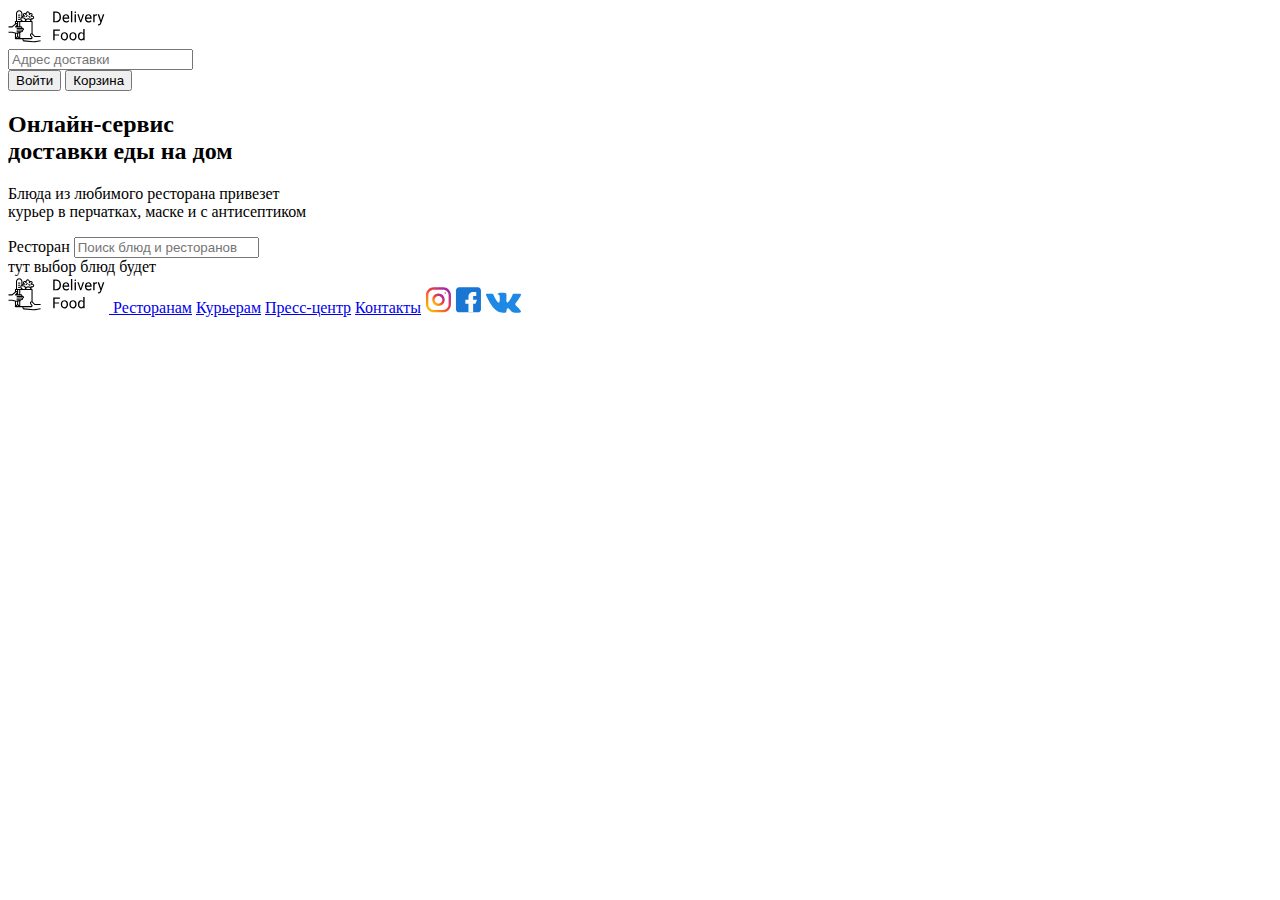
==== index.html @ ff571844 "Added promo" ====
<!DOCTYPE html>
<html lang="en">
<head>
    <link rel="stylesheet" href="styles1.css">
    <link href="https://fonts.googleapis.com/css2?family=Roboto:wght@400;500;700;900&display=swap" rel="stylesheet">
    <meta charset="UTF-8">
    <meta http-equiv="X-UA-Compatible" content="IE=edge">
    <meta name="viewport" content="width=device-width, initial-scale=1.0">
    <title>Document</title>
</head>
<body>
    <div class="wrapper">
        <header>
            <div id="header-logo">
                <a href="index.html">
                    <img src="img/logo.svg" alt="">
                </a>
            </div>
            <div id="header-search">
                <input type="text" placeholder="Адрес доставки" id="header-search__input">
            </div>
            <div id="header-buttons">
                <button id="button-to-come-in">Войти</button>
                <button id="button-with-shopping-cart">Корзина</button>
            </div>
        </header>
        <!-- тут самое главное -->
        <main>
            <div class="content">
                <!-- Баннер с пиццой, "Онлайн-сервис доставки еды на дом" -->
                <div class="banner-pizza">
                    <!-- <div class="banner-pizza__online-service">
                        <h3>Онлайн-сервис доставки еды на дом</h3>
                    </div> -->
                    <h2 class="banner-pizza__online-service">Онлайн-сервис <br> доставки еды на дом</h2>
                    <p class="banner-pizza__dishies-from-rest">Блюда из любимого ресторана привезет <br> курьер в перчатках, маске и с антисептиком</p>
                </div>
                <!-- Строка между баннером и выбором блюд -->
                <div class="search-of-restaurant">
                    <span>
                        Ресторан
                    </span>
                    <input type="text" placeholder="Поиск блюд и ресторанов">
                </div>
                <!-- Выбор блюд -->
                <div>
                    тут выбор блюд будет
                </div>
            </div>
        </main>
        <footer>
            <span>
                <a href="index.html">
                    <img src="img/logo.svg" alt="">
                </a>
            </span>
            <span id="footer-hrefs">
                <a href="#">Ресторанам</a>
                <a href="#">Курьерам</a>
                <a href="#">Пресс-центр</a>
                <a href="#">Контакты</a>
            </span>
            <span id="footer-social-media">
                <img src="img/insta.svg" alt="">
                <img src="img/fb.svg" alt="">
                <img src="img/vk.svg" alt="">
            </span>
        </footer>
    </div>
</body>
</html>
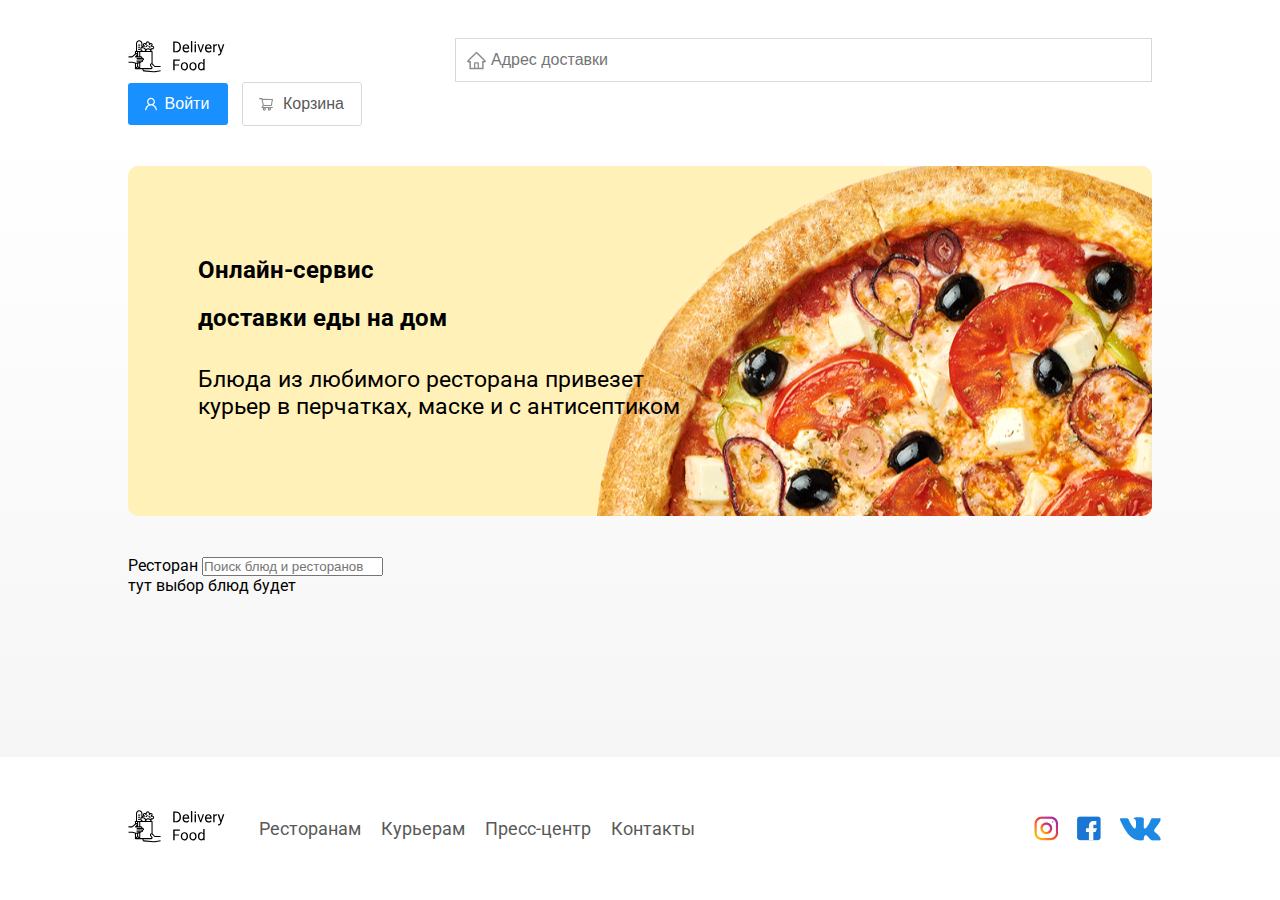
==== commit 5728910b: "ds" ====
--- a/index.html
+++ b/index.html
@@ -1,7 +1,7 @@
 <!DOCTYPE html>
 <html lang="en">
 <head>
-    <link rel="stylesheet" href="styles1.css">
+    <link rel="stylesheet" href="Styles1.css">
     <link href="https://fonts.googleapis.com/css2?family=Roboto:wght@400;500;700;900&display=swap" rel="stylesheet">
     <meta charset="UTF-8">
     <meta http-equiv="X-UA-Compatible" content="IE=edge">
--- a/Styles1.css
+++ b/Styles1.css
@@ -0,0 +1,161 @@
+* {
+    margin: 0;
+    padding: 0;
+}
+
+html,
+body {
+    height: 100%;
+    font-family: "Roboto", sans-serif;
+}
+
+a{
+    color: #595959;
+    text-decoration: none;
+}
+  
+header{
+    width: 80%;
+    margin-left: 10%;
+    margin-right: 10%;
+    margin-top: 3%;
+    /* float: left; */
+    display: flex;
+    justify-content: space-between;
+    flex-wrap: wrap;
+    /* background-color: orange; */
+}
+
+header #header-logo{
+    /* width: 15%; */
+    /* float: left; */
+    /* background-color: white; */
+}
+
+header #header-search{
+    /* width: 55%; */
+    /* float: left; */
+    text-align: left;
+    /* background-color: red; */
+}
+
+header #header-search__input{
+    padding: 12px 10px 12px 10px;
+    font-weight: 500;
+    font-size: medium;
+    width: 100%;
+    border: 0.5px solid #d9d9d9;
+    background: url(img/home.svg) no-repeat 10px 50%;
+    background-size: auto 50%;
+    padding-left: 35px;
+    width: 650px;
+}
+
+header #header-buttons{
+    /* width: 30%; */
+    /* float: left; */
+    text-align: right;
+    /* justify-content: space-around; */
+}
+
+header #header-buttons #button-to-come-in{
+    background: url(img/user.svg) no-repeat 15px 50%;
+    width: 100px;
+    background-color: #1890ff;
+    color: white;
+    padding: 12px 12px 12px 30px;
+    border: none;
+    border-radius: 3px;
+    font-weight: 500;
+    font-size: medium;
+    /* вот это для расстояния между конпками */
+    margin-right: 10px
+}
+
+header #header-buttons #button-with-shopping-cart{
+    background: url(img/shopping-cart.svg) no-repeat 15px 50%;
+    padding: 12px 17px 12px 40px;
+    border: 0.5px solid #d9d9d9;
+    font-weight: 500;
+    font-size: medium;
+    border-radius: 3px;
+    color: #595959;
+}
+
+.wrapper {
+    display: flex;
+    flex-direction: column;
+    height: 100%;
+    width: 100%;
+}
+
+main{
+    width: 100%;
+    background: linear-gradient(white, #f6f6f6);
+    flex: 1 0 auto;
+}
+
+.content{
+    margin: 0px auto;
+    width: 80%;
+}
+
+.banner-pizza{
+    margin: 40px 0;
+    background-color: #fff1b8;
+    height: 350px;
+    background-image: url(img/promo-img.jpeg);
+    background-repeat: no-repeat;
+    background-attachment: fixed;
+    background-position: 385px 150px;
+    border-radius: 10px;
+    /* background-position: 230px 0; */
+    /* background-image: url(img/card-image1.jpg); */
+}
+.banner-pizza__online-service{
+    position: absolute;
+    margin: 80px 70px;
+    width: 300px;
+    line-height: 2;
+}
+
+.banner-pizza__dishies-from-rest{
+    position: absolute;
+    width: 700px;
+    margin: 200px 70px;
+    font-weight: 400;
+    font-size: 23px;
+}
+
+footer{
+    border-top: 0px solid grey;
+    width: 80%;
+    margin-left: 10%;
+    margin-right: 10%;
+    padding-top: 4%;
+    padding-bottom: 4%;
+    /* height: 70px; */
+    display: flex;
+    /* justify-content: space-between; */
+    flex-wrap: wrap;
+    /* max-width: 80%; */
+}
+
+#footer-hrefs{
+    text-decoration: none;
+    transform: translate(0, 25%);
+    margin: 0 30px;
+    display: flex;
+    gap: 20px;
+    font-size: large;
+    /* justify-content: space-between; */
+    /* padding: 0 20px; */
+}
+
+#footer-social-media{
+   display: flex;
+   gap: 30px;
+   transform: scale(0.6);
+   order: 999;
+   margin-left: auto;
+}
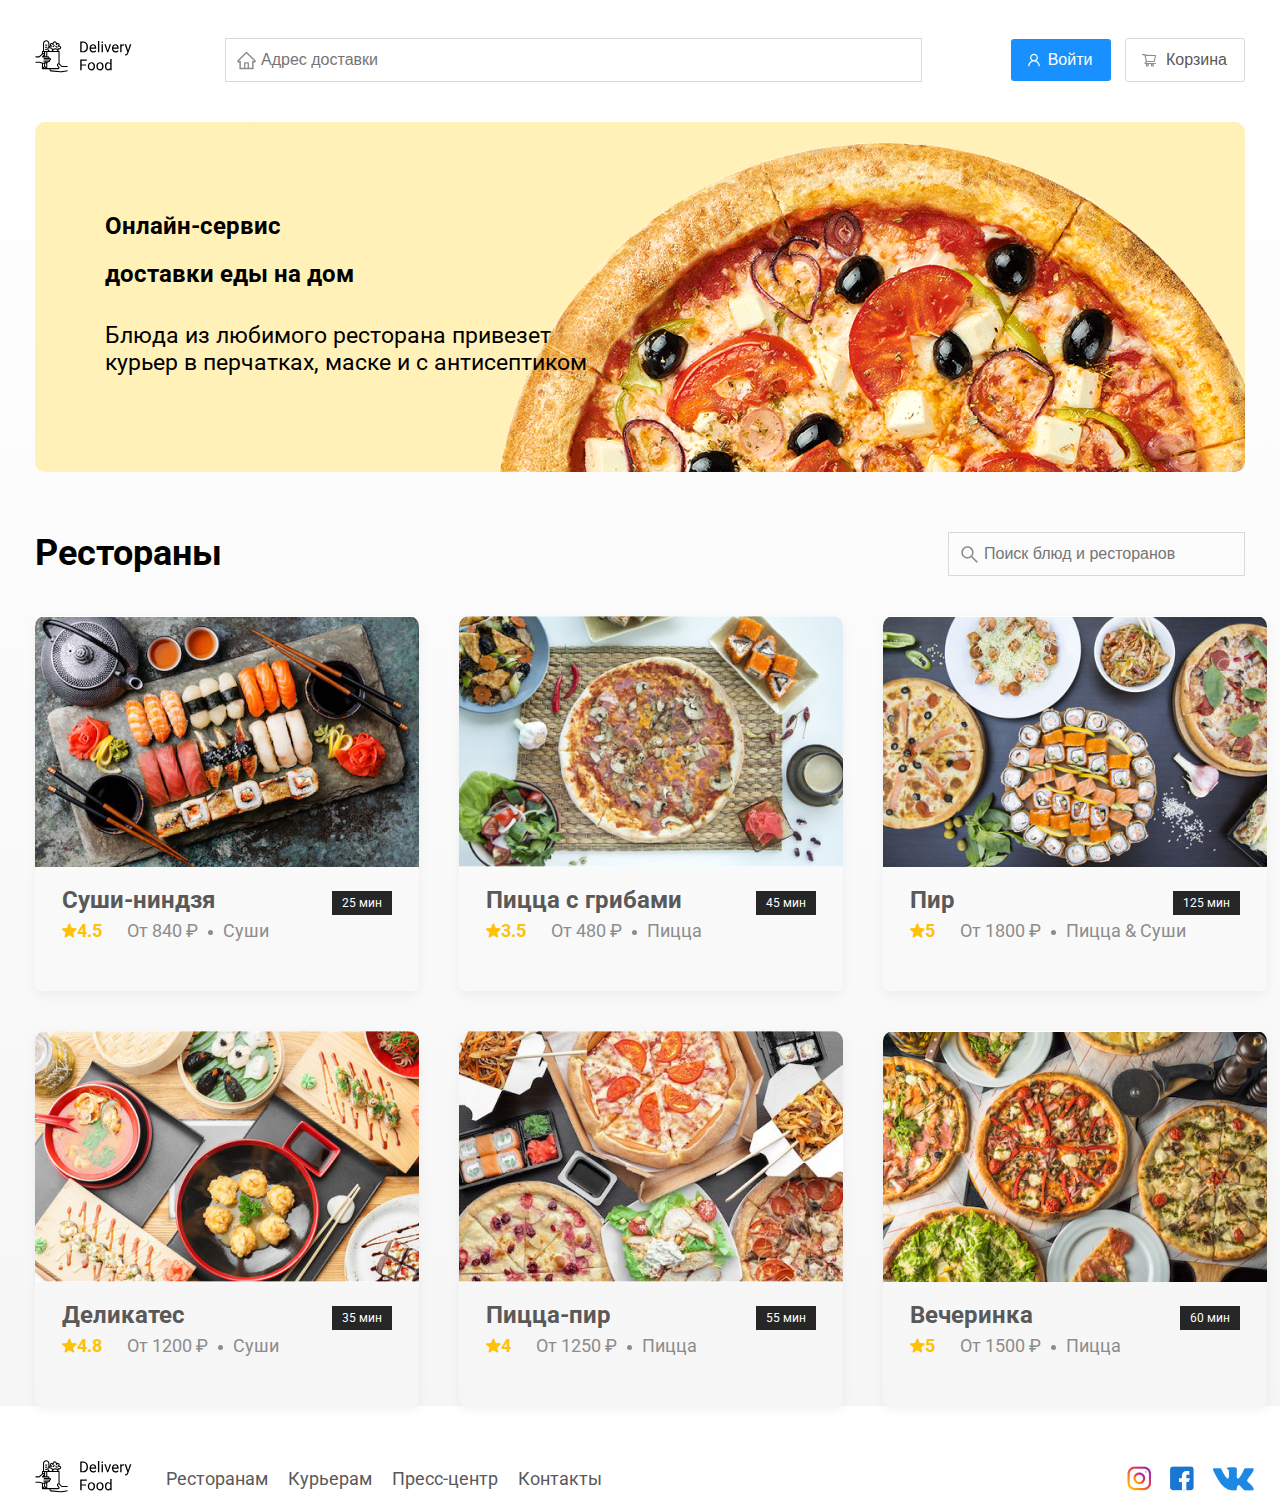
==== commit df7d8dfe: "made cards, removed stretching, down star svg" ====
--- a/index.html
+++ b/index.html
@@ -1,7 +1,7 @@
 <!DOCTYPE html>
 <html lang="en">
 <head>
-    <link rel="stylesheet" href="Styles1.css">
+    <link rel="stylesheet" href="styles.css">
     <link href="https://fonts.googleapis.com/css2?family=Roboto:wght@400;500;700;900&display=swap" rel="stylesheet">
     <meta charset="UTF-8">
     <meta http-equiv="X-UA-Compatible" content="IE=edge">
@@ -11,17 +11,19 @@
 <body>
     <div class="wrapper">
         <header>
-            <div id="header-logo">
-                <a href="index.html">
-                    <img src="img/logo.svg" alt="">
-                </a>
-            </div>
-            <div id="header-search">
-                <input type="text" placeholder="Адрес доставки" id="header-search__input">
-            </div>
-            <div id="header-buttons">
-                <button id="button-to-come-in">Войти</button>
-                <button id="button-with-shopping-cart">Корзина</button>
+            <div class="header-content">
+                <div id="header-logo">
+                    <a href="index.html">
+                        <img src="img/logo.svg" alt="">
+                    </a>
+                </div>
+                <div id="header-search">
+                    <input type="text" placeholder="Адрес доставки" id="header-search__input">
+                </div>
+                <div id="header-buttons">
+                    <button id="button-to-come-in">Войти</button>
+                    <button id="button-with-shopping-cart">Корзина</button>
+                </div>
             </div>
         </header>
         <!-- тут самое главное -->
@@ -36,35 +38,142 @@
                     <p class="banner-pizza__dishies-from-rest">Блюда из любимого ресторана привезет <br> курьер в перчатках, маске и с антисептиком</p>
                 </div>
                 <!-- Строка между баннером и выбором блюд -->
-                <div class="search-of-restaurant">
-                    <span>
-                        Ресторан
-                    </span>
-                    <input type="text" placeholder="Поиск блюд и ресторанов">
+                <div class="search-of-restaurant-block">
+                    <h1>Рестораны</h1>
+                    <input type="text" placeholder="Поиск блюд и ресторанов" class="search-of-restaurant-block__input">
                 </div>
                 <!-- Выбор блюд -->
-                <div>
-                    тут выбор блюд будет
+                <div class="choice-of-dishes">
+                    <!-- Первая карточка -->
+                    <a href="#" class="card">
+                        <img src="img/card-image4.jpg" alt="тут должны быть суши" class="card__image">
+                        <!-- Название и время готовки -->
+                        <div class="card__name-and-time">
+                            <h2>Суши-ниндзя</h2>
+                            <h6>25 мин</h6>
+                        </div>
+                        <!-- Рейтинг и цена -->
+                        <div class="card__rating-and-price">
+                            <div style="display: flex;">
+                                <img src="img/star.svg" alt="">
+                                <h3 class="card__rating-and-price__rating">4.5</h3>
+                            </div>
+                            <h3 class="price">От 840 ₽</h3>
+                            <h3>Суши</h3>
+                        </div>
+                    </a>
+                    <!-- Вторая карточка -->
+                    <a href="#" class="card">
+                        <img src="img/card-image1.jpg" alt="тут должна быть пицца" class="card__image">
+                        <!-- Название и время готовки -->
+                        <div class="card__name-and-time">
+                            <h2>Пицца с грибами</h2>
+                            <h6>45 мин</h6>
+                        </div>
+                        <!-- Рейтинг и цена -->
+                        <div class="card__rating-and-price">
+                            <div style="display: flex;">
+                                <img src="img/star.svg" alt="">
+                                <h3 class="card__rating-and-price__rating">3.5</h3>
+                            </div>
+                            <h3 class="price">От 480 ₽</h3>
+                            <h3>Пицца</h3>
+                        </div>
+                    </a>
+                    <!-- Третья карточка -->
+                    <a href="#" class="card">
+                        <img src="img/card-image5.jpg" alt="тут должен быть пир" class="card__image">
+                        <!-- Название и время готовки -->
+                        <div class="card__name-and-time">
+                            <h2>Пир</h2>
+                            <h6>125 мин</h6>
+                        </div>
+                        <!-- Рейтинг и цена -->
+                        <div class="card__rating-and-price">
+                            <div style="display: flex;">
+                                <img src="img/star.svg" alt="">
+                                <h3 class="card__rating-and-price__rating">5</h3>
+                            </div>
+                            <h3 class="price">От 1800 ₽</h3>
+                            <h3>Пицца & Суши</h3>
+                        </div>
+                    </a>
+                    <!-- Четвертая карточка -->
+                    <a href="#" class="card">
+                        <img src="img/card-image2.jpg" alt="тут должены быть суши крутые" class="card__image">
+                        <!-- Название и время готовки -->
+                        <div class="card__name-and-time">
+                            <h2>Деликатес</h2>
+                            <h6>35 мин</h6>
+                        </div>
+                        <!-- Рейтинг и цена -->
+                        <div class="card__rating-and-price">
+                            <div style="display: flex;">
+                                <img src="img/star.svg" alt="">
+                                <h3 class="card__rating-and-price__rating">4.8</h3>
+                            </div>
+                            <h3 class="price">От 1200 ₽</h3>
+                            <h3>Суши</h3>
+                        </div>
+                    </a>
+                    <!-- Пятая карточка -->
+                    <a href="#" class="card">
+                        <img src="img/card-image3.jpg" alt="тут должено быть иного пиццы" class="card__image">
+                        <!-- Название и время готовки -->
+                        <div class="card__name-and-time">
+                            <h2>Пицца-пир</h2>
+                            <h6>55 мин</h6>
+                        </div>
+                        <!-- Рейтинг и цена -->
+                        <div class="card__rating-and-price">
+                            <div style="display: flex;">
+                                <img src="img/star.svg" alt="">
+                                <h3 class="card__rating-and-price__rating">4</h3>
+                            </div>
+                            <h3 class="price">От 1250 ₽</h3>
+                            <h3>Пицца</h3>
+                        </div>
+                    </a>
+                    <!-- Шестая карточка -->
+                    <a href="#" class="card">
+                        <img src="img/card-image6.jpg" alt="тут должена быть вечеринка" class="card__image">
+                        <!-- Название и время готовки -->
+                        <div class="card__name-and-time">
+                            <h2>Вечеринка</h2>
+                            <h6>60 мин</h6>
+                        </div>
+                        <!-- Рейтинг и цена -->
+                        <div class="card__rating-and-price">
+                            <div style="display: flex;">
+                                <img src="img/star.svg" alt="">
+                                <h3 class="card__rating-and-price__rating">5</h3>
+                            </div>
+                            <h3 class="price">От 1500 ₽</h3>
+                            <h3>Пицца</h3>
+                        </div>
+                    </a>
                 </div>
             </div>
         </main>
         <footer>
-            <span>
-                <a href="index.html">
-                    <img src="img/logo.svg" alt="">
-                </a>
-            </span>
-            <span id="footer-hrefs">
-                <a href="#">Ресторанам</a>
-                <a href="#">Курьерам</a>
-                <a href="#">Пресс-центр</a>
-                <a href="#">Контакты</a>
-            </span>
-            <span id="footer-social-media">
-                <img src="img/insta.svg" alt="">
-                <img src="img/fb.svg" alt="">
-                <img src="img/vk.svg" alt="">
-            </span>
+            <div class="footer-content">
+                <div>
+                    <a href="index.html">
+                        <img src="img/logo.svg" alt="">
+                    </a>
+                </div>
+                <div id="footer-hrefs">
+                    <a href="#">Ресторанам</a>
+                    <a href="#">Курьерам</a>
+                    <a href="#">Пресс-центр</a>
+                    <a href="#">Контакты</a>
+                </div>
+                <div id="footer-social-media">
+                    <img src="img/insta.svg" alt="">
+                    <img src="img/fb.svg" alt="">
+                    <img src="img/vk.svg" alt="">
+                </div>
+            </div>
         </footer>
     </div>
 </body>
--- a/styles.css
+++ b/styles.css
@@ -0,0 +1,303 @@
+* {
+    margin: 0;
+    padding: 0;
+}
+
+html,
+body {
+    height: 100%;
+    font-family: "Roboto", sans-serif;
+}
+
+a{
+    color: #595959;
+    text-decoration: none;
+}
+  
+header{
+    /* width: 100%; */
+    /* margin-left: 10%;
+    margin-right: 10%; */
+    margin: 3% auto 0 auto;
+    /* margin-top: 3%; */
+    text-align: center;
+    /* float: left; */
+    
+    /* background-color: orange; */
+}
+.header-content{
+    width: 1210px;
+    display: flex;
+    justify-content: space-between;
+    flex-wrap: wrap;
+    /* margin: 0 auto; */
+}
+
+header #header-logo{
+    /* width: 15%; */
+    /* float: left; */
+    /* background-color: white; */
+}
+
+header #header-search{
+    /* width: 55%; */
+    /* float: left; */
+    text-align: left;
+    /* background-color: red; */
+}
+
+header #header-search__input{
+    padding: 12px 10px 12px 10px;
+    font-weight: 500;
+    font-size: medium;
+    width: 100%;
+    border: 0.5px solid #d9d9d9;
+    background: url(img/home.svg) no-repeat 10px 50%;
+    background-size: auto 50%;
+    padding-left: 35px;
+    width: 650px;
+}
+
+header #header-buttons{
+    /* width: 30%; */
+    /* float: left; */
+    text-align: right;
+    /* justify-content: space-around; */
+}
+
+header #header-buttons #button-to-come-in{
+    background: url(img/user.svg) no-repeat 15px 50%;
+    width: 100px;
+    background-color: #1890ff;
+    color: white;
+    padding: 12px 12px 12px 30px;
+    border: none;
+    border-radius: 3px;
+    font-weight: 500;
+    font-size: medium;
+    /* вот это для расстояния между конпками */
+    margin-right: 10px
+}
+
+header #header-buttons #button-with-shopping-cart{
+    background: url(img/shopping-cart.svg) no-repeat 15px 50%;
+    padding: 12px 17px 12px 40px;
+    border: 0.5px solid #d9d9d9;
+    font-weight: 500;
+    font-size: medium;
+    border-radius: 3px;
+    color: #595959;
+}
+
+.wrapper {
+    display: flex;
+    flex-direction: column;
+    height: 100%;
+    width: 100%;
+}
+
+main{
+    width: 100%;
+    background: linear-gradient(white, #f6f6f6);
+    flex: 1 0 auto;
+}
+
+.content{
+    margin: 0px auto;
+    /* width: 80%; */
+    width: 1210px;
+}
+
+.banner-pizza{
+    margin: 40px 0 60px 0;
+    background-color: #fff1b8;
+    height: 350px;
+    background-image: url(img/promo-img.jpeg);
+    background-repeat: no-repeat;
+    background-attachment: absolute;
+    background-position: 250px 10px;
+    border-radius: 10px;
+    /* background-position: 230px 0; */
+    /* background-image: url(img/card-image1.jpg); */
+}
+.banner-pizza__online-service{
+    position: absolute;
+    margin: 80px 70px;
+    width: 300px;
+    line-height: 2;
+}
+
+.banner-pizza__dishies-from-rest{
+    position: absolute;
+    width: 700px;
+    margin: 200px 70px;
+    font-weight: 400;
+    font-size: 23px;
+}
+
+.search-of-restaurant-block{
+    display: flex;
+    justify-content: space-between;
+    margin-bottom: 40px;
+}
+h1{
+    font-style: normal;
+    font-weight: bold;
+    font-size: 36px;
+}
+
+.search-of-restaurant-block__input{
+    padding: 12px 10px 12px 10px;
+    font-weight: 500;
+    font-size: medium;
+    width: 100%;
+    border: 0.5px solid #d9d9d9;
+    background: url(img/search.svg) no-repeat 10px 50%;
+    background-size: auto 50%;
+    padding-left: 35px;
+    width: 250px;
+}
+
+.choice-of-dishes{
+    display: grid;
+    grid-template-columns: repeat(3, 1fr);
+    grid-template-rows: repeat(2, 1fr);
+    grid-gap: 40px;
+    /* grid-gap: 10px; */
+    /* grid-template-columns: 1fr 1fr 1fr;
+    grid-column-gap: 30px;
+    grid-row-gap: 30px; */
+}
+.color1 {
+    background-color: #675ba7;
+}
+.color2 {
+    background-color: #9bc850;
+}
+.color3 {
+    background-color: #a62e5c;
+}
+.color4 {
+    background-color: #2a9fbc;
+}
+.color5 {
+    background-color: #4e342e;
+}
+.card{
+    box-shadow: 0px 4px 12px rgb(0 0 0 / 5%);
+    border-radius: 7px;
+    /* box-shadow: 0px 4px 12px rgb(0 0 0 / 5%);
+    border-radius: 10px; */
+}
+
+.card__image{
+    border-top-left-radius: 10px;
+    border-top-right-radius: 10px;
+    /* width: 100%; */
+}
+
+.card__name-and-time{
+    display: flex;
+    justify-content: space-between;
+    margin: 15px 27px 0 27px;
+}
+
+.card__rating-and-price{
+    display: flex;
+    gap: 10px;
+    margin: 5px 27px 50px 27px;
+}
+
+.card__rating-and-price__rating{
+    color: #ffc107;
+    font-weight: 700;
+}
+
+
+h6{
+    background: #262626;
+    color: #ffffff;
+    padding: 5px 10px 5px 10px;    /* height: 10px; */
+    margin-top: 5px;
+    font-size: 12px;
+    font-style: normal;
+    font-weight: normal;
+}
+
+h3{
+    color: #8c8c8c;
+    font-size: 18px;
+    font-style: normal;
+    font-weight: normal;
+}
+/* почему если использовать вот это вместо класса price, то будет две точки*/
+/* h3::after{
+    content: "";
+    width: 5px;
+    height: 5px;
+    background-color: #8c8c8c;
+    display: inline-block;
+    vertical-align: middle;
+    border-radius: 50%;
+    margin-left: 10px;
+} */
+/* почему если использовать вот это на теги div, то все нахуй сломается?*/
+.price{
+    /* color: #8c8c8c;
+    font-size: 18px;
+    font-style: normal;
+    font-weight: normal; */
+    margin-left: 15px;
+}
+
+.price::after{
+    content: "";
+    width: 5px;
+    height: 5px;
+    background-color: #8c8c8c;
+    display: inline-block;
+    vertical-align: middle;
+    border-radius: 50%;
+    margin-left: 10px;
+}
+
+footer{
+    border-top: 0px solid grey;
+    /* width: 100%; */
+    /* margin-left: 10%;
+    margin-right: 10%;*/
+    /* margin-left: 10%; */
+    /* padding-top: 4%;
+    padding-bottom: 4%; */
+    margin: 4% auto 4% auto;
+    /* display: flex; */
+    /* justify-content: space-between; */
+    /* flex-wrap: wrap; */
+    /* max-width: 80%; */
+}
+
+.footer-content{
+    width: 1210px;
+    display: flex;
+    /* margin: 0 auto 0 auto; */
+    /* width: 80%; */
+}
+
+#footer-hrefs{
+    text-decoration: none;
+    transform: translate(0, 25%);
+    margin: 0 30px;
+    display: flex;
+    gap: 20px;
+    font-size: large;
+    /* justify-content: space-between; */
+    /* padding: 0 20px; */
+}
+
+#footer-social-media{
+   display: flex;
+   gap: 30px;
+   transform: scale(0.6);
+   order: 999;
+   margin-left: auto;
+}
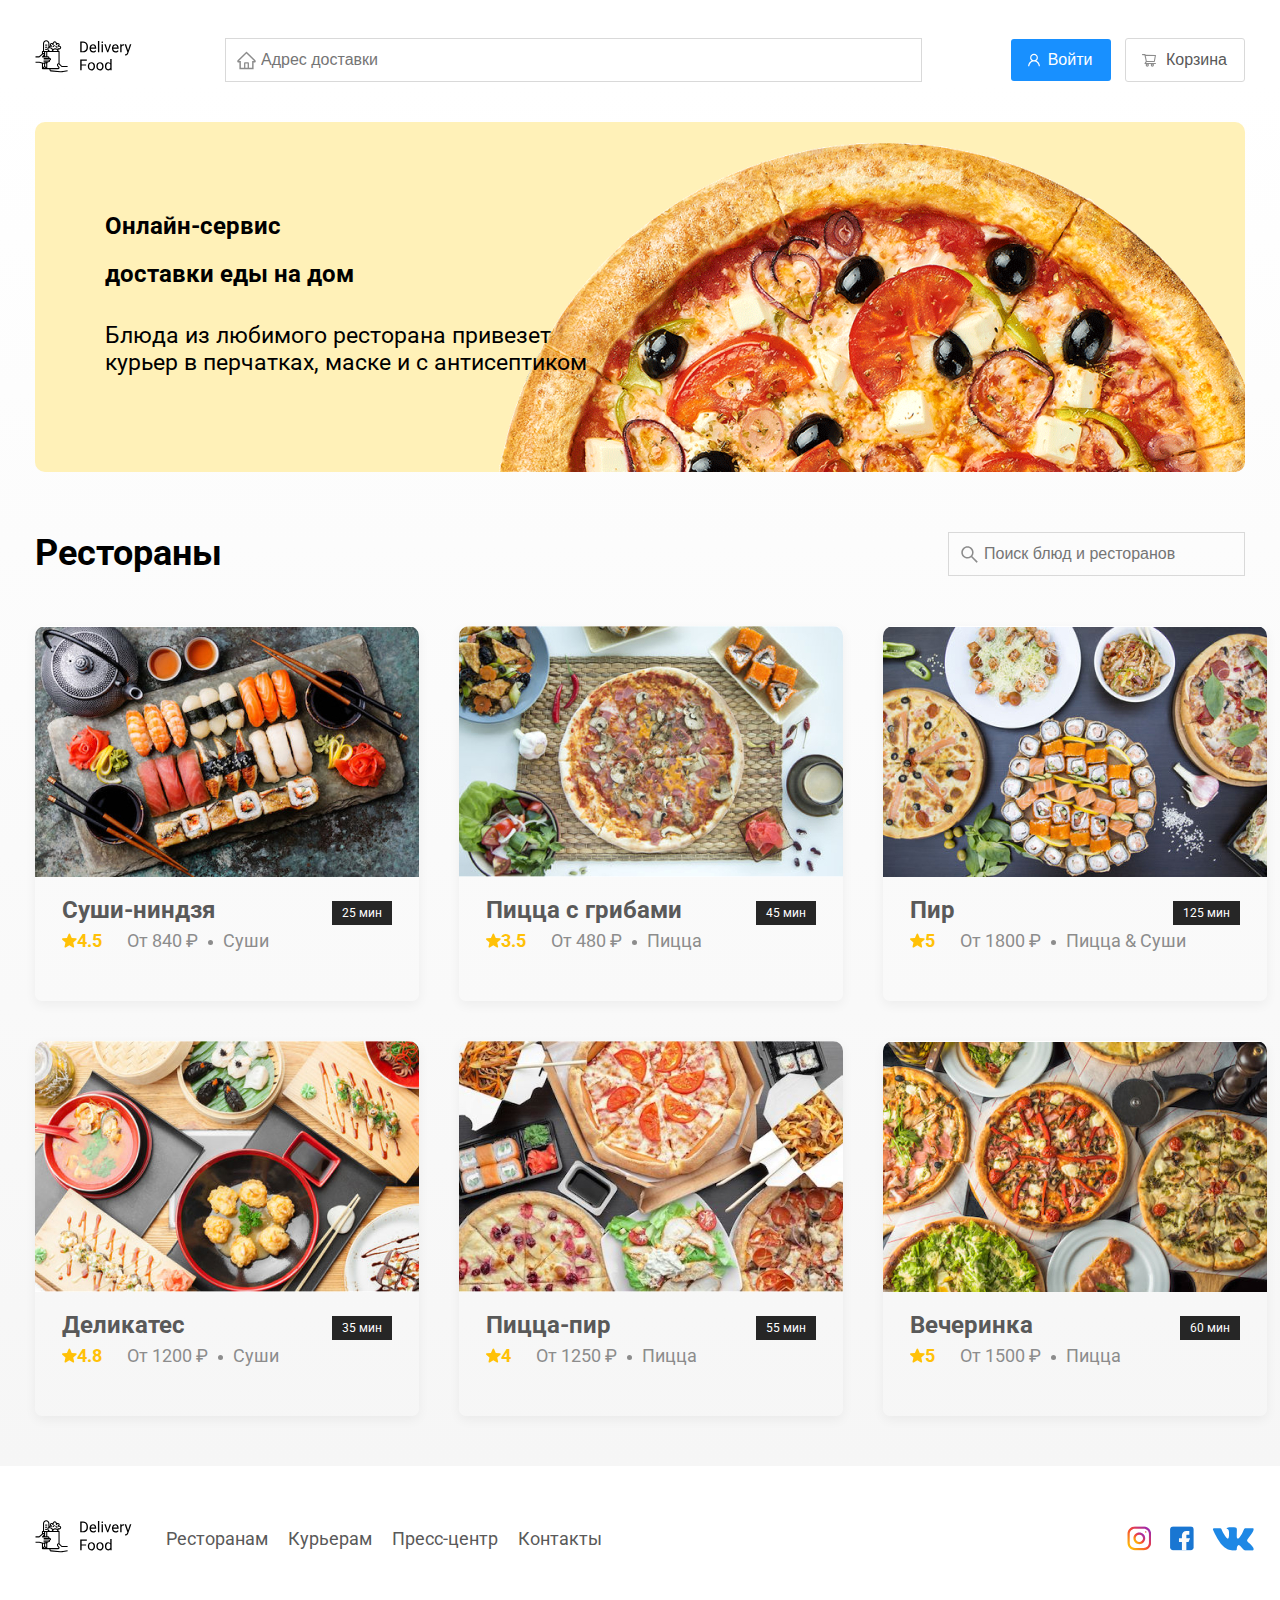
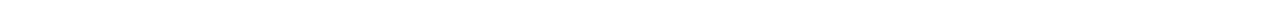
==== commit a6089a7a: "changed title of the index.html" ====
--- a/index.html
+++ b/index.html
@@ -6,7 +6,7 @@
     <meta charset="UTF-8">
     <meta http-equiv="X-UA-Compatible" content="IE=edge">
     <meta name="viewport" content="width=device-width, initial-scale=1.0">
-    <title>Document</title>
+    <title>Food Delivery</title>
 </head>
 <body>
     <div class="wrapper">
--- a/styles.css
+++ b/styles.css
@@ -15,35 +15,18 @@
 }
   
 header{
-    /* width: 100%; */
-    /* margin-left: 10%;
-    margin-right: 10%; */
     margin: 3% auto 0 auto;
-    /* margin-top: 3%; */
     text-align: center;
-    /* float: left; */
-    
-    /* background-color: orange; */
 }
 .header-content{
     width: 1210px;
     display: flex;
     justify-content: space-between;
     flex-wrap: wrap;
-    /* margin: 0 auto; */
-}
-
-header #header-logo{
-    /* width: 15%; */
-    /* float: left; */
-    /* background-color: white; */
 }
 
 header #header-search{
-    /* width: 55%; */
-    /* float: left; */
     text-align: left;
-    /* background-color: red; */
 }
 
 header #header-search__input{
@@ -59,10 +42,7 @@
 }
 
 header #header-buttons{
-    /* width: 30%; */
-    /* float: left; */
     text-align: right;
-    /* justify-content: space-around; */
 }
 
 header #header-buttons #button-to-come-in{
@@ -75,7 +55,7 @@
     border-radius: 3px;
     font-weight: 500;
     font-size: medium;
-    /* вот это для расстояния между конпками */
+    /* вот это для расстояния между кнопками */
     margin-right: 10px
 }
 
@@ -104,7 +84,6 @@
 
 .content{
     margin: 0px auto;
-    /* width: 80%; */
     width: 1210px;
 }
 
@@ -117,8 +96,6 @@
     background-attachment: absolute;
     background-position: 250px 10px;
     border-radius: 10px;
-    /* background-position: 230px 0; */
-    /* background-image: url(img/card-image1.jpg); */
 }
 .banner-pizza__online-service{
     position: absolute;
@@ -159,41 +136,21 @@
 }
 
 .choice-of-dishes{
+    margin: 50px 0;
     display: grid;
     grid-template-columns: repeat(3, 1fr);
     grid-template-rows: repeat(2, 1fr);
     grid-gap: 40px;
-    /* grid-gap: 10px; */
-    /* grid-template-columns: 1fr 1fr 1fr;
-    grid-column-gap: 30px;
-    grid-row-gap: 30px; */
-}
-.color1 {
-    background-color: #675ba7;
-}
-.color2 {
-    background-color: #9bc850;
-}
-.color3 {
-    background-color: #a62e5c;
-}
-.color4 {
-    background-color: #2a9fbc;
-}
-.color5 {
-    background-color: #4e342e;
-}
+}
+
 .card{
     box-shadow: 0px 4px 12px rgb(0 0 0 / 5%);
     border-radius: 7px;
-    /* box-shadow: 0px 4px 12px rgb(0 0 0 / 5%);
-    border-radius: 10px; */
 }
 
 .card__image{
     border-top-left-radius: 10px;
     border-top-right-radius: 10px;
-    /* width: 100%; */
 }
 
 .card__name-and-time{
@@ -217,7 +174,7 @@
 h6{
     background: #262626;
     color: #ffffff;
-    padding: 5px 10px 5px 10px;    /* height: 10px; */
+    padding: 5px 10px 5px 10px;
     margin-top: 5px;
     font-size: 12px;
     font-style: normal;
@@ -249,9 +206,9 @@
     font-weight: normal; */
     margin-left: 15px;
 }
-
+/* и как это вообще работает? Почему почтая строка == квадратику */
 .price::after{
-    content: "";
+    content: ""; /* я про это */
     width: 5px;
     height: 5px;
     background-color: #8c8c8c;
@@ -262,25 +219,14 @@
 }
 
 footer{
+    margin: 4% auto;
+    padding-bottom: 50px;
     border-top: 0px solid grey;
-    /* width: 100%; */
-    /* margin-left: 10%;
-    margin-right: 10%;*/
-    /* margin-left: 10%; */
-    /* padding-top: 4%;
-    padding-bottom: 4%; */
-    margin: 4% auto 4% auto;
-    /* display: flex; */
-    /* justify-content: space-between; */
-    /* flex-wrap: wrap; */
-    /* max-width: 80%; */
 }
 
 .footer-content{
     width: 1210px;
     display: flex;
-    /* margin: 0 auto 0 auto; */
-    /* width: 80%; */
 }
 
 #footer-hrefs{
@@ -290,8 +236,6 @@
     display: flex;
     gap: 20px;
     font-size: large;
-    /* justify-content: space-between; */
-    /* padding: 0 20px; */
 }
 
 #footer-social-media{
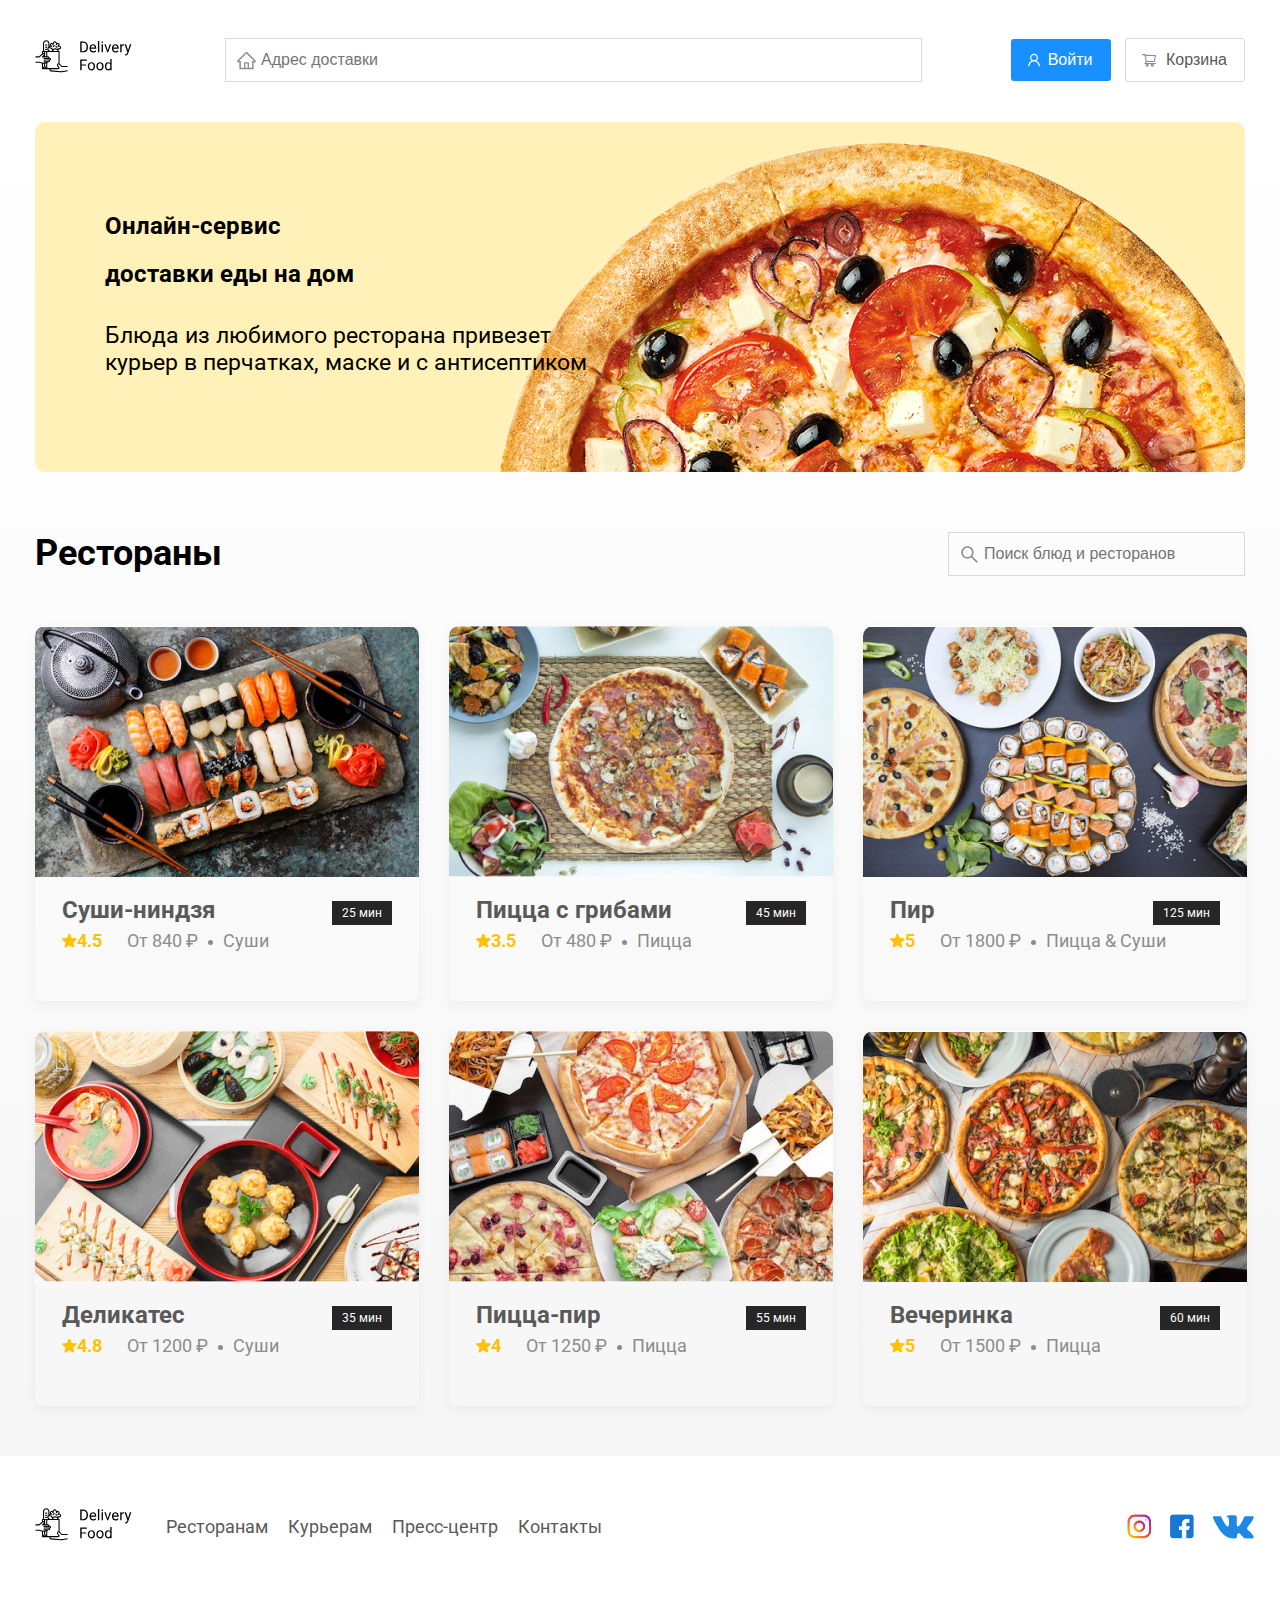
==== commit 5e491db9: "changed styles" ====
--- a/index.html
+++ b/index.html
@@ -3,9 +3,10 @@
 <head>
     <link rel="stylesheet" href="styles.css">
     <link href="https://fonts.googleapis.com/css2?family=Roboto:wght@400;500;700;900&display=swap" rel="stylesheet">
+    <link rel="stylesheet" href="https://cdnjs.cloudflare.com/ajax/libs/animate.css/4.1.1/animate.min.css"/>
     <meta charset="UTF-8">
     <meta http-equiv="X-UA-Compatible" content="IE=edge">
-    <meta name="viewport" content="width=device-width, initial-scale=1.0">
+    <meta name="viewport" content="width=device-width, initial-scale=1">
     <title>Food Delivery</title>
 </head>
 <body>
@@ -29,11 +30,9 @@
         <!-- тут самое главное -->
         <main>
             <div class="content">
+                <!-- <h1 class="animate__animated animate__slideInUp animate__faster">An animated element</h1> -->
                 <!-- Баннер с пиццой, "Онлайн-сервис доставки еды на дом" -->
                 <div class="banner-pizza">
-                    <!-- <div class="banner-pizza__online-service">
-                        <h3>Онлайн-сервис доставки еды на дом</h3>
-                    </div> -->
                     <h2 class="banner-pizza__online-service">Онлайн-сервис <br> доставки еды на дом</h2>
                     <p class="banner-pizza__dishies-from-rest">Блюда из любимого ресторана привезет <br> курьер в перчатках, маске и с антисептиком</p>
                 </div>
@@ -45,7 +44,7 @@
                 <!-- Выбор блюд -->
                 <div class="choice-of-dishes">
                     <!-- Первая карточка -->
-                    <a href="#" class="card">
+                    <a href="#" class="card animate__animated animate__fadeInUp animate__delay-2s">
                         <img src="img/card-image4.jpg" alt="тут должны быть суши" class="card__image">
                         <!-- Название и время готовки -->
                         <div class="card__name-and-time">
@@ -63,7 +62,7 @@
                         </div>
                     </a>
                     <!-- Вторая карточка -->
-                    <a href="#" class="card">
+                    <a href="#" class="card animate__animated animate__fadeInUp animate__delay-3s">
                         <img src="img/card-image1.jpg" alt="тут должна быть пицца" class="card__image">
                         <!-- Название и время готовки -->
                         <div class="card__name-and-time">
@@ -81,7 +80,7 @@
                         </div>
                     </a>
                     <!-- Третья карточка -->
-                    <a href="#" class="card">
+                    <a href="#" class="card animate__animated animate__fadeInUp animate__delay-4s">
                         <img src="img/card-image5.jpg" alt="тут должен быть пир" class="card__image">
                         <!-- Название и время готовки -->
                         <div class="card__name-and-time">
@@ -99,7 +98,7 @@
                         </div>
                     </a>
                     <!-- Четвертая карточка -->
-                    <a href="#" class="card">
+                    <a href="#" class="card animate__animated animate__fadeInUp animate__delay-4s">
                         <img src="img/card-image2.jpg" alt="тут должены быть суши крутые" class="card__image">
                         <!-- Название и время готовки -->
                         <div class="card__name-and-time">
@@ -117,7 +116,7 @@
                         </div>
                     </a>
                     <!-- Пятая карточка -->
-                    <a href="#" class="card">
+                    <a href="#" class="card animate__animated animate__fadeInUp animate__delay-3s">
                         <img src="img/card-image3.jpg" alt="тут должено быть иного пиццы" class="card__image">
                         <!-- Название и время готовки -->
                         <div class="card__name-and-time">
@@ -135,7 +134,7 @@
                         </div>
                     </a>
                     <!-- Шестая карточка -->
-                    <a href="#" class="card">
+                    <a href="#" class="card animate__animated animate__fadeInUp animate__delay-2s">
                         <img src="img/card-image6.jpg" alt="тут должена быть вечеринка" class="card__image">
                         <!-- Название и время готовки -->
                         <div class="card__name-and-time">
--- a/styles.css
+++ b/styles.css
@@ -17,7 +17,9 @@
 header{
     margin: 3% auto 0 auto;
     text-align: center;
-}
+    /* width: 1210px; */
+}
+
 .header-content{
     width: 1210px;
     display: flex;
@@ -27,6 +29,7 @@
 
 header #header-search{
     text-align: left;
+    /* margin-right: 89px; */
 }
 
 header #header-search__input{
@@ -38,6 +41,7 @@
     background: url(img/home.svg) no-repeat 10px 50%;
     background-size: auto 50%;
     padding-left: 35px;
+    /* min-width: 650px; */
     width: 650px;
 }
 
@@ -86,6 +90,25 @@
     margin: 0px auto;
     width: 1210px;
 }
+
+/* @media (max-width: 1600px){
+    .header-content{
+        width: 900px;
+        background: red;
+    }
+    .banner-pizza{
+        width: 900px;
+    }
+    .search-of-restaurant-block{
+        width: 900px;
+    }
+    .choice-of-dishes{
+        width: 900px;
+    } 
+    footer{
+        width: 900px;
+    }
+} */
 
 .banner-pizza{
     margin: 40px 0 60px 0;
@@ -140,7 +163,7 @@
     display: grid;
     grid-template-columns: repeat(3, 1fr);
     grid-template-rows: repeat(2, 1fr);
-    grid-gap: 40px;
+    grid-gap: 30px;
 }
 
 .card{
@@ -219,9 +242,11 @@
 }
 
 footer{
-    margin: 4% auto;
-    padding-bottom: 50px;
+    margin: 0 auto;
+    padding: 50px 0;
     border-top: 0px solid grey;
+    width: 1210px;
+    flex: 0 0 auto;
 }
 
 .footer-content{
@@ -244,4 +269,4 @@
    transform: scale(0.6);
    order: 999;
    margin-left: auto;
-}
+}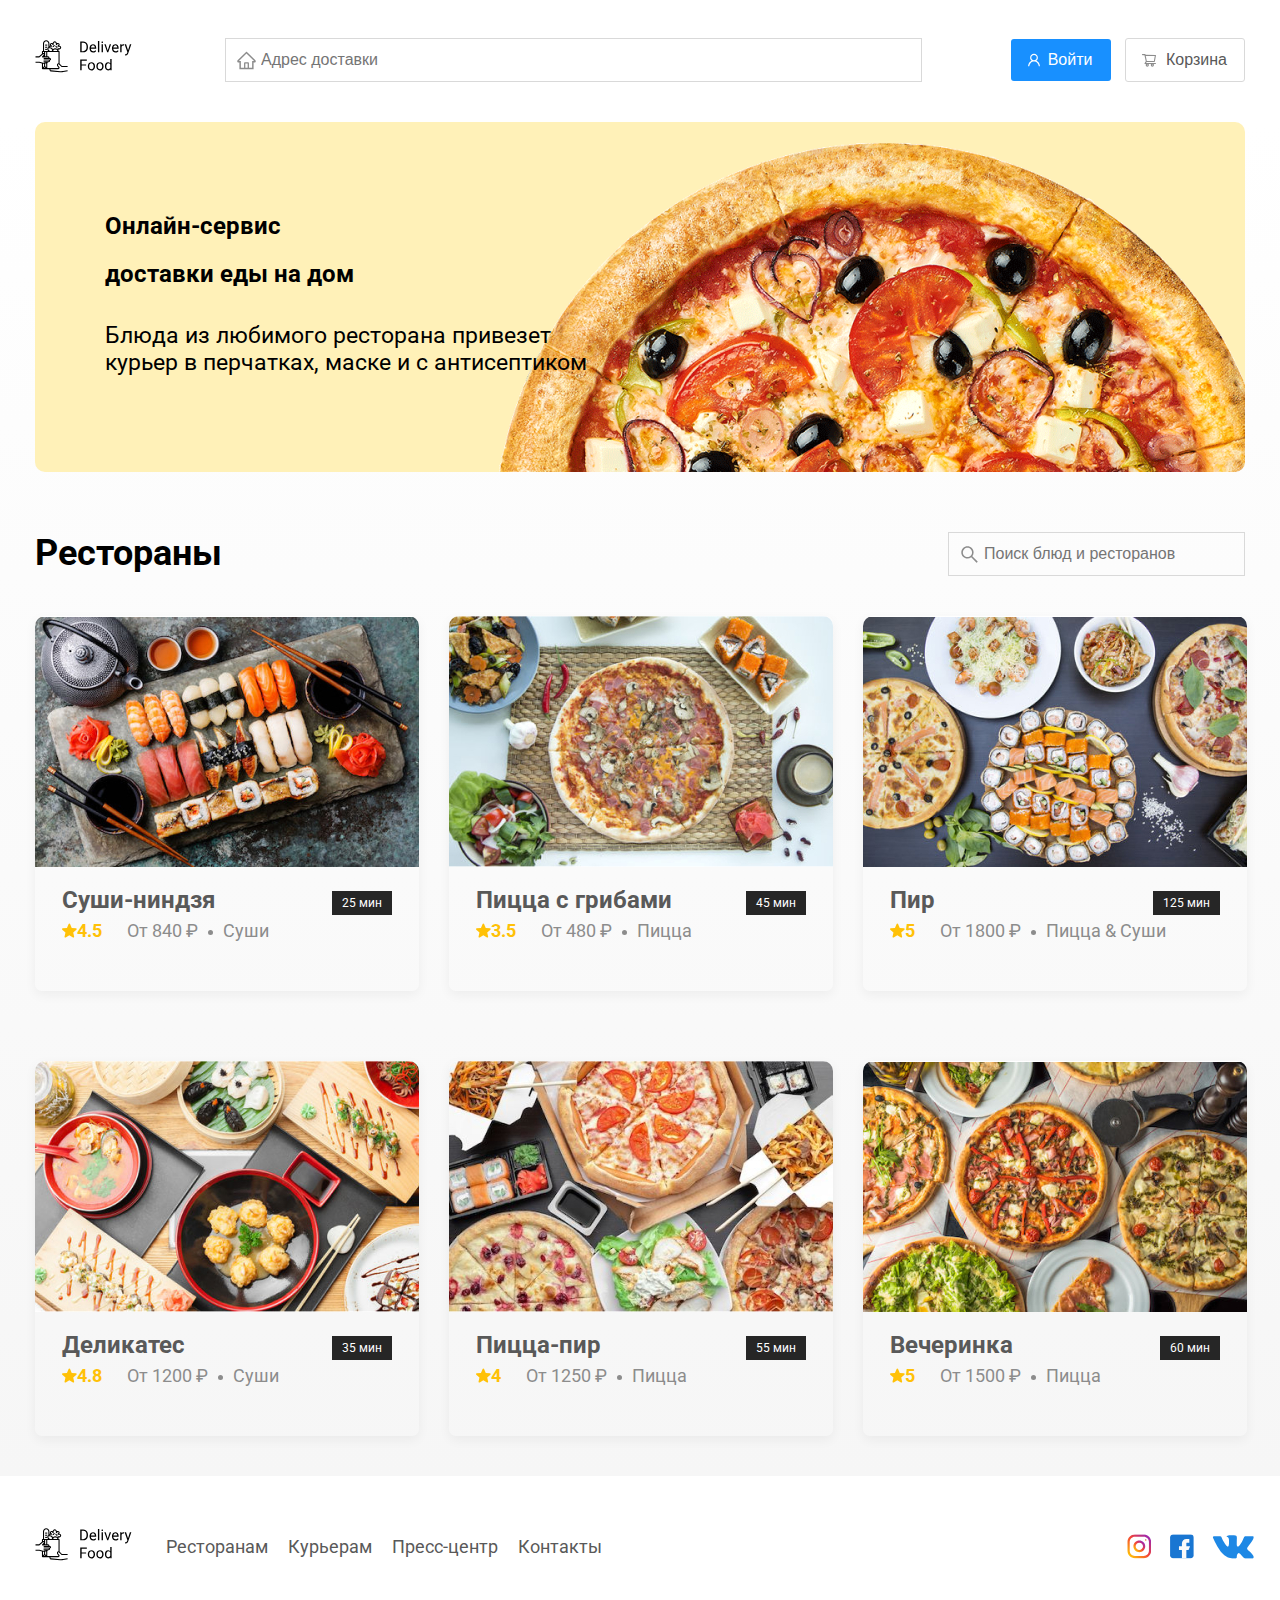
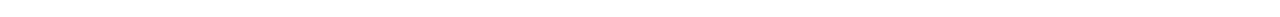
==== commit daeea51c: "removed div with .wrapper" ====
--- a/index.html
+++ b/index.html
@@ -10,170 +10,170 @@
     <title>Food Delivery</title>
 </head>
 <body>
-    <div class="wrapper">
-        <header>
-            <div class="header-content">
-                <div id="header-logo">
-                    <a href="index.html">
-                        <img src="img/logo.svg" alt="">
-                    </a>
-                </div>
-                <div id="header-search">
-                    <input type="text" placeholder="Адрес доставки" id="header-search__input">
-                </div>
-                <div id="header-buttons">
-                    <button id="button-to-come-in">Войти</button>
-                    <button id="button-with-shopping-cart">Корзина</button>
-                </div>
+    <!-- <div class="wrapper"> -->
+    <header>
+        <div class="header-content">
+            <div id="header-logo">
+                <a href="index.html">
+                    <img src="img/logo.svg" alt="">
+                </a>
             </div>
-        </header>
-        <!-- тут самое главное -->
-        <main>
-            <div class="content">
-                <!-- <h1 class="animate__animated animate__slideInUp animate__faster">An animated element</h1> -->
-                <!-- Баннер с пиццой, "Онлайн-сервис доставки еды на дом" -->
-                <div class="banner-pizza">
-                    <h2 class="banner-pizza__online-service">Онлайн-сервис <br> доставки еды на дом</h2>
-                    <p class="banner-pizza__dishies-from-rest">Блюда из любимого ресторана привезет <br> курьер в перчатках, маске и с антисептиком</p>
-                </div>
-                <!-- Строка между баннером и выбором блюд -->
-                <div class="search-of-restaurant-block">
-                    <h1>Рестораны</h1>
-                    <input type="text" placeholder="Поиск блюд и ресторанов" class="search-of-restaurant-block__input">
-                </div>
-                <!-- Выбор блюд -->
-                <div class="choice-of-dishes">
-                    <!-- Первая карточка -->
-                    <a href="#" class="card animate__animated animate__fadeInUp animate__delay-2s">
-                        <img src="img/card-image4.jpg" alt="тут должны быть суши" class="card__image">
-                        <!-- Название и время готовки -->
-                        <div class="card__name-and-time">
-                            <h2>Суши-ниндзя</h2>
-                            <h6>25 мин</h6>
+            <div id="header-search">
+                <input type="text" placeholder="Адрес доставки" id="header-search__input">
+            </div>
+            <div id="header-buttons">
+                <button id="button-to-come-in">Войти</button>
+                <button id="button-with-shopping-cart">Корзина</button>
+            </div>
+        </div>
+    </header>
+    <!-- тут самое главное -->
+    <main>
+        <div class="content">
+            <!-- <h1 class="animate__animated animate__slideInUp animate__faster">An animated element</h1> -->
+            <!-- Баннер с пиццой, "Онлайн-сервис доставки еды на дом" -->
+            <div class="banner-pizza">
+                <h2 class="banner-pizza__online-service">Онлайн-сервис <br> доставки еды на дом</h2>
+                <p class="banner-pizza__dishies-from-rest">Блюда из любимого ресторана привезет <br> курьер в перчатках, маске и с антисептиком</p>
+            </div>
+            <!-- Строка между баннером и выбором блюд -->
+            <div class="search-of-restaurant-block">
+                <h1>Рестораны</h1>
+                <input type="text" placeholder="Поиск блюд и ресторанов" class="search-of-restaurant-block__input">
+            </div>
+            <!-- Выбор блюд -->
+            <div class="choice-of-dishes">
+                <!-- Первая карточка -->
+                <a href="#" class="card animate__animated animate__fadeInUp animate__delay-2s">
+                    <img src="img/card-image4.jpg" alt="тут должны быть суши" class="card__image">
+                    <!-- Название и время готовки -->
+                    <div class="card__name-and-time">
+                        <h2>Суши-ниндзя</h2>
+                        <h6>25 мин</h6>
+                    </div>
+                    <!-- Рейтинг и цена -->
+                    <div class="card__rating-and-price">
+                        <div style="display: flex;">
+                            <img src="img/star.svg" alt="">
+                            <h3 class="card__rating-and-price__rating">4.5</h3>
                         </div>
-                        <!-- Рейтинг и цена -->
-                        <div class="card__rating-and-price">
-                            <div style="display: flex;">
-                                <img src="img/star.svg" alt="">
-                                <h3 class="card__rating-and-price__rating">4.5</h3>
-                            </div>
-                            <h3 class="price">От 840 ₽</h3>
-                            <h3>Суши</h3>
+                        <h3 class="price">От 840 ₽</h3>
+                        <h3>Суши</h3>
+                    </div>
+                </a>
+                <!-- Вторая карточка -->
+                <a href="#" class="card animate__animated animate__fadeInUp animate__delay-3s">
+                    <img src="img/card-image1.jpg" alt="тут должна быть пицца" class="card__image">
+                    <!-- Название и время готовки -->
+                    <div class="card__name-and-time">
+                        <h2>Пицца с грибами</h2>
+                        <h6>45 мин</h6>
+                    </div>
+                    <!-- Рейтинг и цена -->
+                    <div class="card__rating-and-price">
+                        <div style="display: flex;">
+                            <img src="img/star.svg" alt="">
+                            <h3 class="card__rating-and-price__rating">3.5</h3>
                         </div>
-                    </a>
-                    <!-- Вторая карточка -->
-                    <a href="#" class="card animate__animated animate__fadeInUp animate__delay-3s">
-                        <img src="img/card-image1.jpg" alt="тут должна быть пицца" class="card__image">
-                        <!-- Название и время готовки -->
-                        <div class="card__name-and-time">
-                            <h2>Пицца с грибами</h2>
-                            <h6>45 мин</h6>
+                        <h3 class="price">От 480 ₽</h3>
+                        <h3>Пицца</h3>
+                    </div>
+                </a>
+                <!-- Третья карточка -->
+                <a href="#" class="card animate__animated animate__fadeInUp animate__delay-4s">
+                    <img src="img/card-image5.jpg" alt="тут должен быть пир" class="card__image">
+                    <!-- Название и время готовки -->
+                    <div class="card__name-and-time">
+                        <h2>Пир</h2>
+                        <h6>125 мин</h6>
+                    </div>
+                    <!-- Рейтинг и цена -->
+                    <div class="card__rating-and-price">
+                        <div style="display: flex;">
+                            <img src="img/star.svg" alt="">
+                            <h3 class="card__rating-and-price__rating">5</h3>
                         </div>
-                        <!-- Рейтинг и цена -->
-                        <div class="card__rating-and-price">
-                            <div style="display: flex;">
-                                <img src="img/star.svg" alt="">
-                                <h3 class="card__rating-and-price__rating">3.5</h3>
-                            </div>
-                            <h3 class="price">От 480 ₽</h3>
-                            <h3>Пицца</h3>
+                        <h3 class="price">От 1800 ₽</h3>
+                        <h3>Пицца & Суши</h3>
+                    </div>
+                </a>
+                <!-- Четвертая карточка -->
+                <a href="#" class="card animate__animated animate__fadeInUp animate__delay-4s">
+                    <img src="img/card-image2.jpg" alt="тут должены быть суши крутые" class="card__image">
+                    <!-- Название и время готовки -->
+                    <div class="card__name-and-time">
+                        <h2>Деликатес</h2>
+                        <h6>35 мин</h6>
+                    </div>
+                    <!-- Рейтинг и цена -->
+                    <div class="card__rating-and-price">
+                        <div style="display: flex;">
+                            <img src="img/star.svg" alt="">
+                            <h3 class="card__rating-and-price__rating">4.8</h3>
                         </div>
-                    </a>
-                    <!-- Третья карточка -->
-                    <a href="#" class="card animate__animated animate__fadeInUp animate__delay-4s">
-                        <img src="img/card-image5.jpg" alt="тут должен быть пир" class="card__image">
-                        <!-- Название и время готовки -->
-                        <div class="card__name-and-time">
-                            <h2>Пир</h2>
-                            <h6>125 мин</h6>
+                        <h3 class="price">От 1200 ₽</h3>
+                        <h3>Суши</h3>
+                    </div>
+                </a>
+                <!-- Пятая карточка -->
+                <a href="#" class="card animate__animated animate__fadeInUp animate__delay-3s">
+                    <img src="img/card-image3.jpg" alt="тут должено быть иного пиццы" class="card__image">
+                    <!-- Название и время готовки -->
+                    <div class="card__name-and-time">
+                        <h2>Пицца-пир</h2>
+                        <h6>55 мин</h6>
+                    </div>
+                    <!-- Рейтинг и цена -->
+                    <div class="card__rating-and-price">
+                        <div style="display: flex;">
+                            <img src="img/star.svg" alt="">
+                            <h3 class="card__rating-and-price__rating">4</h3>
                         </div>
-                        <!-- Рейтинг и цена -->
-                        <div class="card__rating-and-price">
-                            <div style="display: flex;">
-                                <img src="img/star.svg" alt="">
-                                <h3 class="card__rating-and-price__rating">5</h3>
-                            </div>
-                            <h3 class="price">От 1800 ₽</h3>
-                            <h3>Пицца & Суши</h3>
+                        <h3 class="price">От 1250 ₽</h3>
+                        <h3>Пицца</h3>
+                    </div>
+                </a>
+                <!-- Шестая карточка -->
+                <a href="#" class="card animate__animated animate__fadeInUp animate__delay-2s">
+                    <img src="img/card-image6.jpg" alt="тут должена быть вечеринка" class="card__image">
+                    <!-- Название и время готовки -->
+                    <div class="card__name-and-time">
+                        <h2>Вечеринка</h2>
+                        <h6>60 мин</h6>
+                    </div>
+                    <!-- Рейтинг и цена -->
+                    <div class="card__rating-and-price">
+                        <div style="display: flex;">
+                            <img src="img/star.svg" alt="">
+                            <h3 class="card__rating-and-price__rating">5</h3>
                         </div>
-                    </a>
-                    <!-- Четвертая карточка -->
-                    <a href="#" class="card animate__animated animate__fadeInUp animate__delay-4s">
-                        <img src="img/card-image2.jpg" alt="тут должены быть суши крутые" class="card__image">
-                        <!-- Название и время готовки -->
-                        <div class="card__name-and-time">
-                            <h2>Деликатес</h2>
-                            <h6>35 мин</h6>
-                        </div>
-                        <!-- Рейтинг и цена -->
-                        <div class="card__rating-and-price">
-                            <div style="display: flex;">
-                                <img src="img/star.svg" alt="">
-                                <h3 class="card__rating-and-price__rating">4.8</h3>
-                            </div>
-                            <h3 class="price">От 1200 ₽</h3>
-                            <h3>Суши</h3>
-                        </div>
-                    </a>
-                    <!-- Пятая карточка -->
-                    <a href="#" class="card animate__animated animate__fadeInUp animate__delay-3s">
-                        <img src="img/card-image3.jpg" alt="тут должено быть иного пиццы" class="card__image">
-                        <!-- Название и время готовки -->
-                        <div class="card__name-and-time">
-                            <h2>Пицца-пир</h2>
-                            <h6>55 мин</h6>
-                        </div>
-                        <!-- Рейтинг и цена -->
-                        <div class="card__rating-and-price">
-                            <div style="display: flex;">
-                                <img src="img/star.svg" alt="">
-                                <h3 class="card__rating-and-price__rating">4</h3>
-                            </div>
-                            <h3 class="price">От 1250 ₽</h3>
-                            <h3>Пицца</h3>
-                        </div>
-                    </a>
-                    <!-- Шестая карточка -->
-                    <a href="#" class="card animate__animated animate__fadeInUp animate__delay-2s">
-                        <img src="img/card-image6.jpg" alt="тут должена быть вечеринка" class="card__image">
-                        <!-- Название и время готовки -->
-                        <div class="card__name-and-time">
-                            <h2>Вечеринка</h2>
-                            <h6>60 мин</h6>
-                        </div>
-                        <!-- Рейтинг и цена -->
-                        <div class="card__rating-and-price">
-                            <div style="display: flex;">
-                                <img src="img/star.svg" alt="">
-                                <h3 class="card__rating-and-price__rating">5</h3>
-                            </div>
-                            <h3 class="price">От 1500 ₽</h3>
-                            <h3>Пицца</h3>
-                        </div>
-                    </a>
-                </div>
+                        <h3 class="price">От 1500 ₽</h3>
+                        <h3>Пицца</h3>
+                    </div>
+                </a>
             </div>
-        </main>
-        <footer>
-            <div class="footer-content">
-                <div>
-                    <a href="index.html">
-                        <img src="img/logo.svg" alt="">
-                    </a>
-                </div>
-                <div id="footer-hrefs">
-                    <a href="#">Ресторанам</a>
-                    <a href="#">Курьерам</a>
-                    <a href="#">Пресс-центр</a>
-                    <a href="#">Контакты</a>
-                </div>
-                <div id="footer-social-media">
-                    <img src="img/insta.svg" alt="">
-                    <img src="img/fb.svg" alt="">
-                    <img src="img/vk.svg" alt="">
-                </div>
+        </div>
+    </main>
+    <footer>
+        <div class="footer-content">
+            <div>
+                <a href="index.html">
+                    <img src="img/logo.svg" alt="">
+                </a>
             </div>
-        </footer>
-    </div>
+            <div id="footer-hrefs">
+                <a href="#">Ресторанам</a>
+                <a href="#">Курьерам</a>
+                <a href="#">Пресс-центр</a>
+                <a href="#">Контакты</a>
+            </div>
+            <div id="footer-social-media">
+                <img src="img/insta.svg" alt="">
+                <img src="img/fb.svg" alt="">
+                <img src="img/vk.svg" alt="">
+            </div>
+        </div>
+    </footer>
+    <!-- </div> -->
 </body>
 </html>--- a/styles.css
+++ b/styles.css
@@ -25,6 +25,7 @@
     display: flex;
     justify-content: space-between;
     flex-wrap: wrap;
+    margin: 0 auto;
 }
 
 header #header-search{
@@ -83,7 +84,7 @@
 main{
     width: 100%;
     background: linear-gradient(white, #f6f6f6);
-    flex: 1 0 auto;
+    /* flex: 1 0 auto; */
 }
 
 .content{
@@ -159,7 +160,7 @@
 }
 
 .choice-of-dishes{
-    margin: 50px 0;
+    /* margin: 50px 0; */
     display: grid;
     grid-template-columns: repeat(3, 1fr);
     grid-template-rows: repeat(2, 1fr);
@@ -169,6 +170,7 @@
 .card{
     box-shadow: 0px 4px 12px rgb(0 0 0 / 5%);
     border-radius: 7px;
+    margin-bottom: 40px;
 }
 
 .card__image{
@@ -242,16 +244,16 @@
 }
 
 footer{
-    margin: 0 auto;
     padding: 50px 0;
     border-top: 0px solid grey;
-    width: 1210px;
-    flex: 0 0 auto;
+    /* width: 1210px; */
+    /* flex: 0 0 auto; */
 }
 
 .footer-content{
     width: 1210px;
     display: flex;
+    margin: 0 auto;
 }
 
 #footer-hrefs{
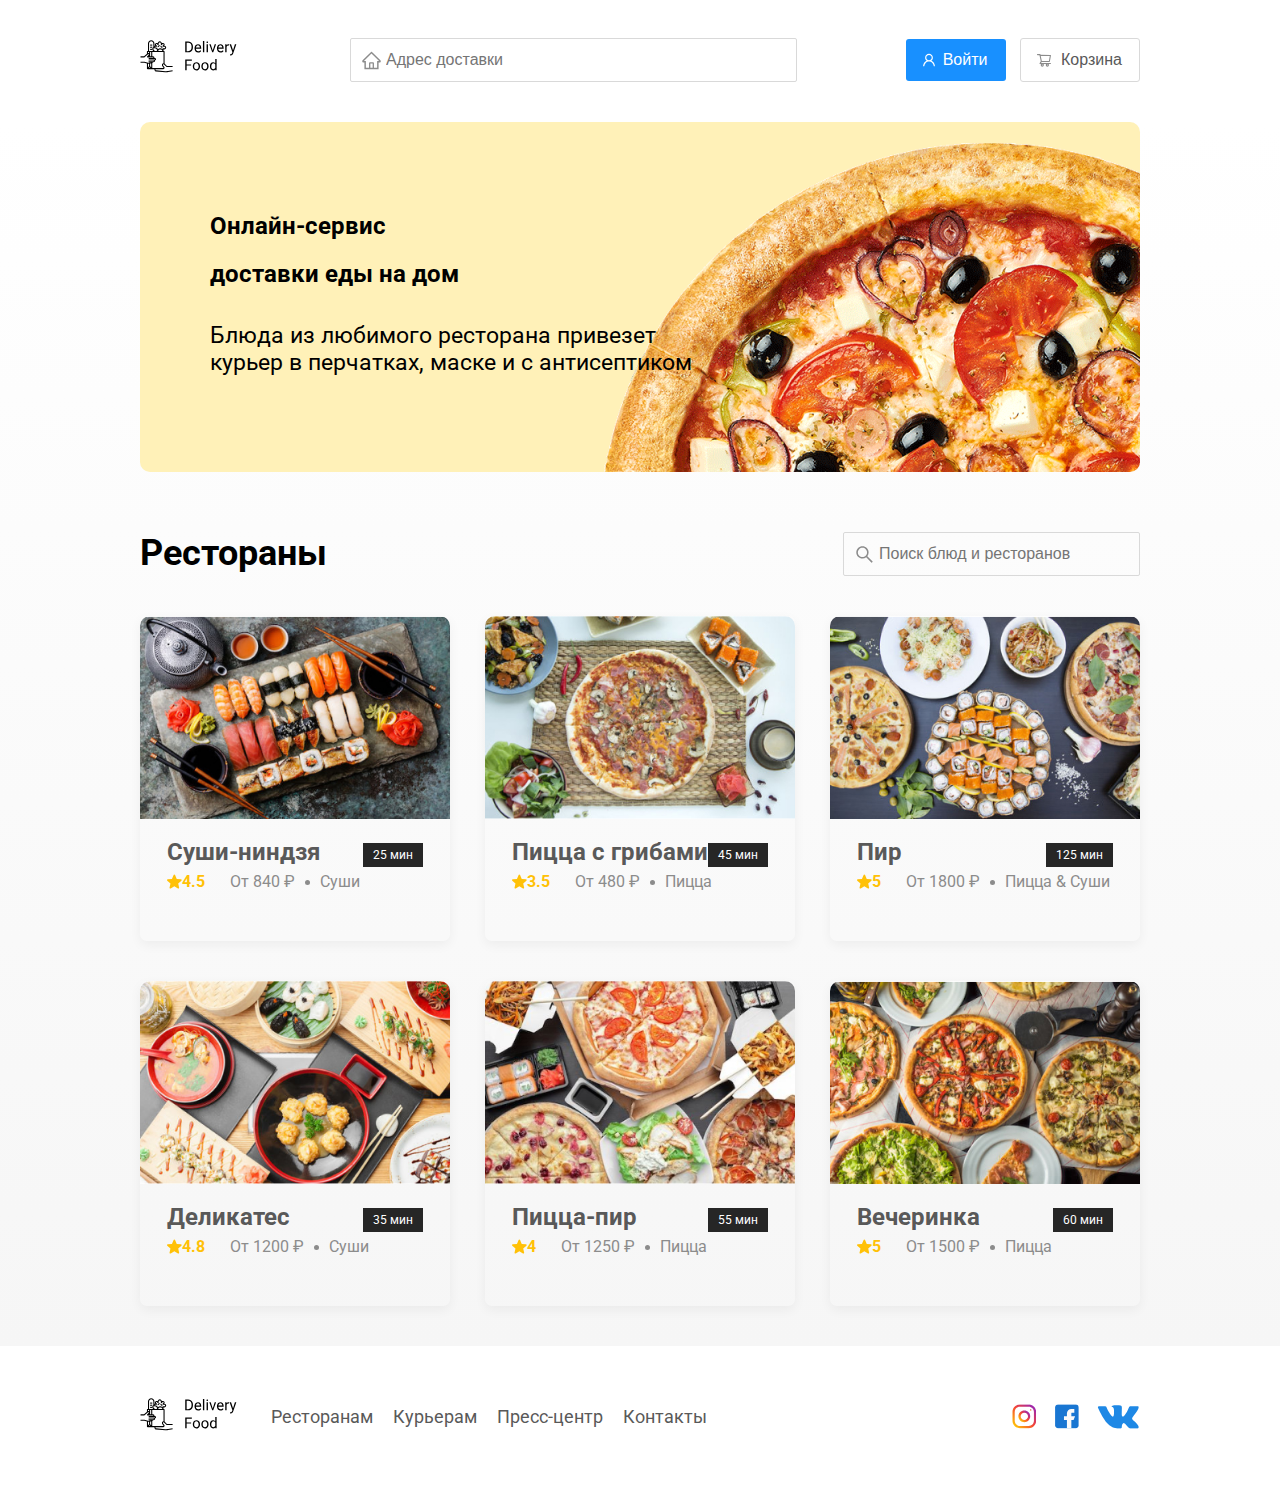
==== commit 0074896b: "added some adaptivity" ====
--- a/index.html
+++ b/index.html
@@ -34,7 +34,7 @@
             <!-- Баннер с пиццой, "Онлайн-сервис доставки еды на дом" -->
             <div class="banner-pizza">
                 <h2 class="banner-pizza__online-service">Онлайн-сервис <br> доставки еды на дом</h2>
-                <p class="banner-pizza__dishies-from-rest">Блюда из любимого ресторана привезет <br> курьер в перчатках, маске и с антисептиком</p>
+                <p class="banner-pizza__dishies-from-rest">Блюда из любимого ресторана привезет курьер в перчатках, маске и с антисептиком</p>
             </div>
             <!-- Строка между баннером и выбором блюд -->
             <div class="search-of-restaurant-block">
@@ -162,10 +162,10 @@
                 </a>
             </div>
             <div id="footer-hrefs">
-                <a href="#">Ресторанам</a>
-                <a href="#">Курьерам</a>
-                <a href="#">Пресс-центр</a>
-                <a href="#">Контакты</a>
+                <a href="#" class="footer-hrefs__item">Ресторанам</a>
+                <a href="#" class="footer-hrefs__item">Курьерам</a>
+                <a href="#" class="footer-hrefs__item">Пресс-центр</a>
+                <a href="#" class="footer-hrefs__item">Контакты</a>
             </div>
             <div id="footer-social-media">
                 <img src="img/insta.svg" alt="">
--- a/styles.css
+++ b/styles.css
@@ -8,6 +8,7 @@
     height: 100%;
     font-family: "Roboto", sans-serif;
 }
+
 
 a{
     color: #595959;
@@ -38,7 +39,8 @@
     font-weight: 500;
     font-size: medium;
     width: 100%;
-    border: 0.5px solid #d9d9d9;
+    border: 1px solid #d9d9d9;
+    border-radius: 2px;
     background: url(img/home.svg) no-repeat 10px 50%;
     background-size: auto 50%;
     padding-left: 35px;
@@ -73,17 +75,17 @@
     border-radius: 3px;
     color: #595959;
 }
-
+/* 
 .wrapper {
     display: flex;
     flex-direction: column;
     height: 100%;
     width: 100%;
-}
+} */
 
 main{
     width: 100%;
-    background: linear-gradient(white, #f6f6f6);
+     background: linear-gradient(white, #f6f6f6); /* #f6f6f6*/
     /* flex: 1 0 auto; */
 }
 
@@ -91,25 +93,6 @@
     margin: 0px auto;
     width: 1210px;
 }
-
-/* @media (max-width: 1600px){
-    .header-content{
-        width: 900px;
-        background: red;
-    }
-    .banner-pizza{
-        width: 900px;
-    }
-    .search-of-restaurant-block{
-        width: 900px;
-    }
-    .choice-of-dishes{
-        width: 900px;
-    } 
-    footer{
-        width: 900px;
-    }
-} */
 
 .banner-pizza{
     margin: 40px 0 60px 0;
@@ -121,6 +104,7 @@
     background-position: 250px 10px;
     border-radius: 10px;
 }
+
 .banner-pizza__online-service{
     position: absolute;
     margin: 80px 70px;
@@ -130,7 +114,7 @@
 
 .banner-pizza__dishies-from-rest{
     position: absolute;
-    width: 700px;
+    width: 500px;
     margin: 200px 70px;
     font-weight: 400;
     font-size: 23px;
@@ -152,7 +136,8 @@
     font-weight: 500;
     font-size: medium;
     width: 100%;
-    border: 0.5px solid #d9d9d9;
+    border: 1px solid #d9d9d9;
+    border-radius: 2px;
     background: url(img/search.svg) no-repeat 10px 50%;
     background-size: auto 50%;
     padding-left: 35px;
@@ -161,21 +146,28 @@
 
 .choice-of-dishes{
     /* margin: 50px 0; */
-    display: grid;
+    /* display: grid;
     grid-template-columns: repeat(3, 1fr);
     grid-template-rows: repeat(2, 1fr);
-    grid-gap: 30px;
+    grid-gap: 30px; */
+    display: flex;
+    align-items: flex-start;
+    justify-content: space-between;
+    flex-wrap: wrap;
+    gap: 30px;
 }
 
 .card{
     box-shadow: 0px 4px 12px rgb(0 0 0 / 5%);
     border-radius: 7px;
     margin-bottom: 40px;
+    width: 380px;
 }
 
 .card__image{
     border-top-left-radius: 10px;
     border-top-right-radius: 10px;
+    width: 380px;
 }
 
 .card__name-and-time{
@@ -231,7 +223,7 @@
     font-weight: normal; */
     margin-left: 15px;
 }
-/* и как это вообще работает? Почему почтая строка == квадратику */
+/* и как это вообще работает? Почему пустая строка равна квадратику */
 .price::after{
     content: ""; /* я про это */
     width: 5px;
@@ -271,4 +263,295 @@
    transform: scale(0.6);
    order: 999;
    margin-left: auto;
-}+   margin-right: 7px;
+}
+
+@media (max-width: 1366px) {
+    .header-content{
+        width: 1000px;
+    }
+    header #header-search__input{
+        width: 400px;
+    }
+    .content{
+        width: 1000px;
+    }
+    .choice-of-dishes{
+        gap: 0px;
+    }
+    .card{
+        width: 310px;
+    }
+    .card__image{
+        width: 310px;
+    }
+    h3{
+        font-size: 16px;
+        font-style: normal;
+        font-weight: normal;
+    }
+    .footer-content{
+        width: 1000px;
+    }
+    #footer-social-media{
+        margin-right: 10px;
+     }
+}
+
+@media (max-width: 992px){
+    .header-content{
+        width: 780px;
+    }
+    header #header-search__input{
+        width: 300px;
+    }
+    .content{
+        width: 780px;
+    }
+    .banner-pizza{
+        background-position: 440px -20px;
+        background-size: 600px;
+    }
+    .card{
+        width: 375px;
+    }
+    .card__image{
+        width: 375px;
+    }
+    h3{
+        font-size: 18px;
+        font-style: normal;
+        font-weight: normal;
+    }
+    .footer-content{
+        width: 780px;
+    }
+}
+
+@media (max-width: 768px){
+    html{
+        overflow-x: hidden;
+    }
+    .header-content{
+        width: 580px;
+        /* margin: 0 auto; */
+    }
+    header #header-search__input{
+        width: 170px;
+        /* margin: 0 auto; */
+    }
+    .content{
+        width: 580px;
+        /* margin: 0 auto; */
+    }
+    .banner-pizza{
+        background-position: 300px -200px;
+        background-size: 600px;
+    }
+    .card{
+        width: 280px;
+    }
+    .card__image{
+        width: 280px;
+    }
+    h3{
+        font-size: 12px;
+        font-style: normal;
+        font-weight: normal;
+    }
+    .footer-content{
+        margin: 0 auto;
+        width: 580px;
+        align-items: center;
+    }
+    #footer-hrefs{
+        width: 400px;
+        display: flex;
+        flex-wrap: wrap;
+        transform: translate(-5%, -5%);
+        gap: 10px;
+    }
+    #footer-social-media{
+        transform: scale(1);
+        margin-right: 0px;
+    }
+}
+
+@media (max-width: 578px){
+    .header-content{
+        width: 440px;
+        display: flex;
+        flex-wrap: wrap;
+    }
+    header #header-search__input{
+        width: 270px;
+        margin-bottom: 10px;
+    }
+    header #header-buttons{
+        width: 440px;
+        display: flex;
+        justify-content: space-between;
+    }
+    .content{
+        width: 440px;
+        /* margin: 0 auto; */
+    }
+    .banner-pizza{
+        background-image: url();
+        /* background-position: 300px -200px;
+        background-size: 600px; */
+    }
+    .banner-pizza__online-service{
+        margin: 70px 40px;
+        line-height: 1.5;
+    }
+    .banner-pizza__dishies-from-rest{
+        display: flex;
+        flex-wrap: wrap;
+        width: 350px;
+        margin: 160px 40px;
+        font-size: 18px;
+        line-height: 2;
+    }
+    .search-of-restaurant-block{
+        align-items: center;
+    }
+    h1{
+        font-size: 20px;
+    }
+    .search-of-restaurant-block__input{
+        width: 230px;
+    }
+    .card{
+        width: 440px;
+    }
+    .card__image{
+        width: 440px;
+    }
+    h3{
+        font-size: 18px;
+    }
+    .footer-content{
+        width: 440px;
+    }
+    #footer-hrefs{
+        width: 440px;
+        gap: 5px;
+        font-size: 16px;
+    }
+    #footer-social-media{
+        transform: scale(1);
+        gap: 6px;
+    }
+}
+
+@media (max-width: 480px){
+    .header-content{
+        width: 350px;
+        display: flex;
+        flex-wrap: wrap;
+    }
+    header #header-search__input{
+        width: 202px;
+        margin-bottom: 10px;
+    }
+    header #header-buttons{
+        width: 350px;
+    }
+    .content{
+        width: 350px;
+        /* margin: 0 auto; */
+    }
+    .banner-pizza{
+        height: 200px;
+    }
+    .banner-pizza__online-service{
+        margin: 20px 20px;
+        line-height: 1.5;
+    }
+    .banner-pizza__dishies-from-rest{
+        display: flex;
+        flex-wrap: wrap;
+        width: 300px;
+        margin: 110px 20px;
+        font-size: 16px;
+        line-height: 1.5;
+    }
+    .search-of-restaurant-block{
+        display: flex;
+        flex-wrap: wrap;
+        align-items: center;
+        line-height: 2;
+    }
+    h1{
+        font-size: 20px;
+    }
+    .search-of-restaurant-block__input{
+        width: 250px;
+        order: 999;
+        margin-left: auto;
+    }
+    .card{
+        width: 350px;
+    }
+    .card__image{
+        width: 350px;
+    }
+    h3{
+        font-size: 18px;
+    }
+    .footer-content{
+        width: 350px;
+        display: grid;
+        grid-template-columns: repeat(1, 1fr);
+        grid-template-rows: repeat(3, 1fr);
+        /* flex-direction: column;
+        align-items: center;
+        text-align: center; */
+        text-align: center;
+        text-align: center;
+    }
+    #footer-hrefs{
+        display: flex;
+        width: 280px;
+        justify-content: center;
+        transform: translate(5%, 5%);
+    }
+    #footer-social-media{
+        margin: 0 auto;
+    }
+}
+
+@media (max-width: 382px){
+}
+
+
+/* flex-direction: column; */
+
+
+
+/* @media (max-width: 2560){
+    .header-content{
+        width: 2000px;
+    }
+} */
+
+
+/* @media (max-width: 1600px){
+    .header-content{
+        width: 900px;
+        background: red;
+    }
+    .banner-pizza{
+        width: 900px;
+    }
+    .search-of-restaurant-block{
+        width: 900px;
+    }
+    .choice-of-dishes{
+        width: 900px;
+    } 
+    footer{
+        width: 900px;
+    }
+} */